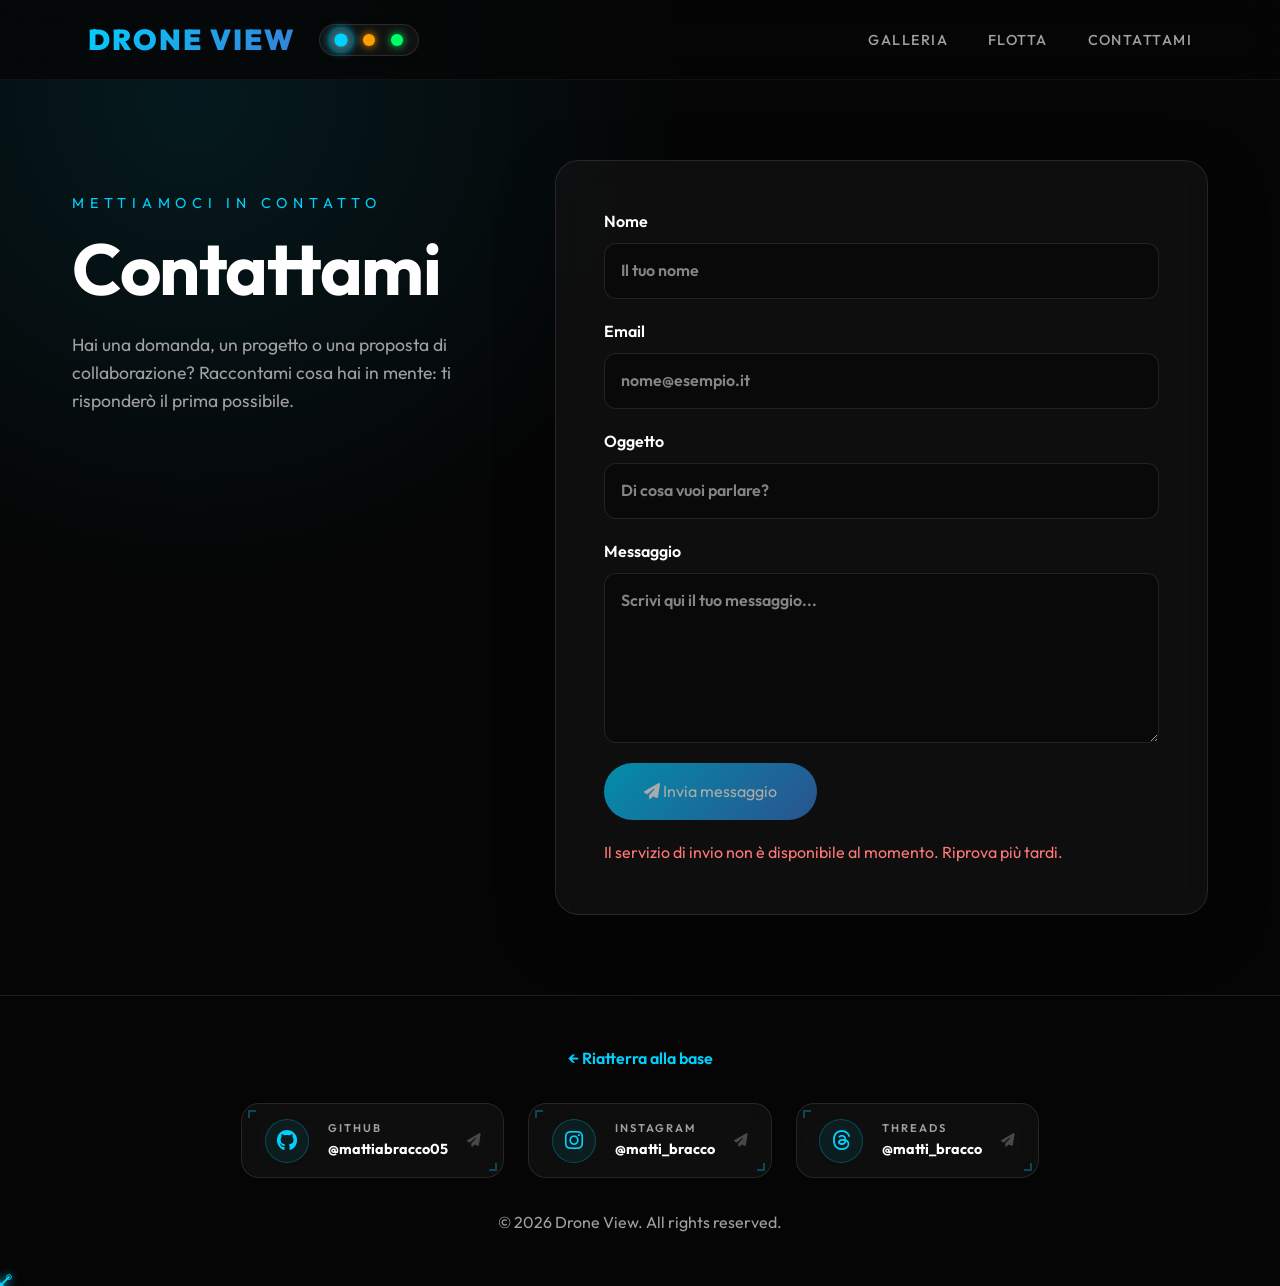
==== contatti.html @ 87254473 "Add contatti Add contatti" ====
<!DOCTYPE html>
<html lang="it">

<head>
    <meta charset="UTF-8">
    <meta name="viewport" content="width=device-width, initial-scale=1.0">
    <title>Drone View | Contattami</title>
    <meta name="description" content="Contatta Drone View per informazioni, collaborazioni o richieste di servizi fotografici e video aerei.">
    <meta name="theme-color" content="#050505">
    <meta property="og:title" content="Drone View | Contattami">
    <meta property="og:description" content="Scrivimi per informazioni, collaborazioni o richieste di servizi fotografici e video aerei.">
    <meta property="og:type" content="website">
    <meta property="og:url" content="https://www.droneview.it/contatti.html">
    <link rel="canonical" href="https://www.droneview.it/contatti.html">
    <link rel="preconnect" href="https://fonts.googleapis.com">
    <link rel="preconnect" href="https://fonts.gstatic.com" crossorigin>
    <link href="https://fonts.googleapis.com/css2?family=Outfit:wght@300;400;600;800&display=swap" rel="stylesheet">
    <link rel="stylesheet" href="https://cdnjs.cloudflare.com/ajax/libs/font-awesome/6.5.1/css/all.min.css">
    <link rel="stylesheet" href="css/style.css">
</head>

<body>
    <nav>
        <div class="container">
            <div class="nav-container">
                <a href="index.html" class="logo">DRONE VIEW</a>
                <div class="hud-theme-switcher" aria-label="Seleziona tema">
                    <button class="theme-btn active" data-set-theme="cyan" title="Ciano Neon" aria-label="Tema ciano">
                        <span class="theme-dot cyan"></span>
                    </button>
                    <button class="theme-btn" data-set-theme="amber" title="Ambra Tattico" aria-label="Tema ambra">
                        <span class="theme-dot amber"></span>
                    </button>
                    <button class="theme-btn" data-set-theme="green" title="Visione Notturna" aria-label="Tema verde">
                        <span class="theme-dot green"></span>
                    </button>
                </div>
                <button class="nav-toggle" aria-label="Apri menu">
                    <i class="fas fa-bars"></i>
                </button>
                <ul class="nav-links">
                    <li><a href="index.html#gallery">Galleria</a></li>
                    <li><a href="pages/flotta.html">Flotta</a></li>
                    <li><a href="contatti.html" aria-current="page">Contattami</a></li>
                </ul>
            </div>
        </div>
    </nav>

    <main class="contact-page">
        <div class="container contact-layout">
            <header class="contact-intro">
                <span class="hero-tagline">Mettiamoci in contatto</span>
                <h1>Contattami</h1>
                <p>Hai una domanda, un progetto o una proposta di collaborazione? Raccontami cosa hai in mente: ti risponderò il prima possibile.</p>
            </header>

            <section class="contact-card" aria-label="Modulo di contatto">
                <form class="contact-form" id="contact-form">
                    <label for="contact-name">
                        Nome
                        <input id="contact-name" name="name" type="text" autocomplete="name" placeholder="Il tuo nome" required>
                    </label>
                    <label for="contact-email">
                        Email
                        <input id="contact-email" name="email" type="email" autocomplete="email" placeholder="nome@esempio.it" required>
                    </label>
                    <label for="contact-title">
                        Oggetto
                        <input id="contact-title" name="title" type="text" placeholder="Di cosa vuoi parlare?" required>
                    </label>
                    <label for="contact-message">
                        Messaggio
                        <textarea id="contact-message" name="message" placeholder="Scrivi qui il tuo messaggio..." required></textarea>
                    </label>
                    <button class="btn btn-primary" type="submit">
                        <i class="fas fa-paper-plane" aria-hidden="true"></i>
                        Invia messaggio
                    </button>
                    <p class="contact-form-status" id="contact-form-status" role="status" aria-live="polite"></p>
                </form>
            </section>
        </div>
    </main>

    <footer id="site-footer"></footer>

    <script src="https://cdn.jsdelivr.net/npm/@emailjs/browser@4/dist/email.min.js"></script>
    <script src="js/script.js"></script>
    <script>
        window.addEventListener('DOMContentLoaded', () => {
            const footer = document.getElementById('site-footer');
            if (footer) {
                fetch('footer.html')
                    .then(response => response.ok ? response.text() : Promise.reject(new Error('Footer non disponibile')))
                    .then(html => { footer.outerHTML = html; })
                    .catch(error => {
                        console.error('Impossibile caricare il footer:', error);
                        footer.innerHTML = '<div class="container"><p style="color: var(--text-secondary)">Contatti non disponibili.</p></div>';
                    });
            }

            const form = document.getElementById('contact-form');
            const status = document.getElementById('contact-form-status');
            const submitButton = form.querySelector('button[type="submit"]');
            if (typeof emailjs === 'undefined') {
                status.textContent = 'Il servizio di invio non è disponibile al momento. Riprova più tardi.';
                status.dataset.state = 'error';
                submitButton.disabled = true;
                return;
            }

            emailjs.init({ publicKey: '1q1mAS2ScxcLgvmbl' });

            form.addEventListener('submit', async (event) => {
                event.preventDefault();
                submitButton.disabled = true;
                submitButton.setAttribute('aria-busy', 'true');
                status.textContent = 'Invio del messaggio in corso...';
                status.dataset.state = 'sending';

                try {
                    await emailjs.sendForm('service_87rsjmn', 'template_p236nwh', form);
                    form.reset();
                    status.textContent = 'Messaggio inviato correttamente. Grazie per avermi scritto!';
                    status.dataset.state = 'success';
                } catch (error) {
                    console.error('Invio del messaggio non riuscito:', error);
                    status.textContent = 'Non è stato possibile inviare il messaggio. Riprova tra poco.';
                    status.dataset.state = 'error';
                } finally {
                    submitButton.disabled = false;
                    submitButton.removeAttribute('aria-busy');
                }
            });
        });
    </script>
</body>

</html>
---- css/style.css ----
:root {
    --bg-color: #050505;
    --card-bg: rgba(20, 20, 20, 0.6);
    --accent-color: #00d2ff;
    --accent-gradient: linear-gradient(135deg, #00d2ff 0%, #3a7bd5 100%);
    --text-primary: #ffffff;
    --text-secondary: #a0a0a0;
    --nav-height: 80px;
    --transition: all 0.5s cubic-bezier(0.16, 1, 0.3, 1);
    --glass: rgba(255, 255, 255, 0.03);
    --glass-border: rgba(255, 255, 255, 0.1);
}

/* Shared mission page hero */
.mission-hero {
    height: 80vh;
    display: flex;
    align-items: center;
    justify-content: center;
    text-align: center;
    margin-top: var(--nav-height);
    position: relative;
    overflow: hidden;
    background-attachment: fixed;
}

.mission-hero.zante-hero {
    background: linear-gradient(rgba(0, 0, 0, 0.4), rgba(0, 0, 0, 0.4)), url('../assets/images/Place/Zante.avif') center/cover no-repeat;
}

.mission-hero.vallepo-hero {
    background: linear-gradient(rgba(0, 0, 0, 0.4), rgba(0, 0, 0, 0.4)), url('../assets/images/Place/VallePo.jpg') center/cover no-repeat;
}

.mission-hero.radunopaesana-hero {
    background-image: linear-gradient(rgba(0, 0, 0, 0.4), rgba(0, 0, 0, 0.4)), url('../assets/images/Place/RadunoPaesana2026.avif');
    background-position: center;
    background-size: cover;
    background-repeat: no-repeat;
}

.paesana-gallery {
    display: grid;
    grid-template-columns: repeat(2, minmax(0, 1fr));
    gap: 1.5rem;
}

.paesana-gallery .video-card {
    grid-column: auto;
    aspect-ratio: 16 / 9;
}

.paesana-gallery .video-card.paesana-video-wide {
    grid-column: 1 / -1;
}

.paesana-gallery .gallery-item {
    grid-column: 1 / -1;
    aspect-ratio: 21 / 9;
    border-radius: 24px;
}

.gallery-item.paesana-home-card {
    background-image: linear-gradient(0deg, rgba(0, 0, 0, 0.82), rgba(0, 0, 0, 0.02) 72%), url('../assets/images/Place/RadunoPaesana2026.avif');
    background-position: center;
    background-size: cover;
    background-repeat: no-repeat;
}

.mission-content {
    position: relative;
    z-index: 10;
}

.mission-label {
    text-transform: uppercase;
    letter-spacing: 5px;
    color: var(--accent-color);
    font-weight: 700;
    display: block;
}

.mission-title {
    font-size: clamp(3rem, 10vw, 6rem);
    line-height: 1;
}

.mission-subtitle {
    font-size: 1.5rem;
    opacity: 0.8;
    margin-top: 1rem;
}

[data-theme="amber"] {
    --accent-color: #ff9f00;
    --accent-gradient: linear-gradient(135deg, #ff9f00 0%, #ff5500 100%);
}

[data-theme="green"] {
    --accent-color: #00ff66;
    --accent-gradient: linear-gradient(135deg, #00ff66 0%, #00a844 100%);
}

/* Propeller Transition Overlay */
.transition-overlay {
    position: fixed;
    top: 0;
    left: 0;
    width: 100%;
    height: 100%;
    background: var(--bg-color);
    z-index: 10000;
    display: flex;
    align-items: center;
    justify-content: center;
    pointer-events: none;
    opacity: 0;
    transition: opacity 0.5s ease;
}

.transition-overlay.active {
    opacity: 1;
    pointer-events: all;
}

.propeller-container {
    display: grid;
    grid-template-columns: repeat(2, 1fr);
    gap: 100px;
}

.propeller {
    width: 60px;
    height: 10px;
    background: var(--accent-color);
    border-radius: 10px;
    position: relative;
    animation: spin 0.2s linear infinite;
    box-shadow: 0 0 20px var(--accent-color);
}

@keyframes spin {
    from { transform: rotate(0deg); }
    to { transform: rotate(360deg); }
}

@keyframes takeOff {
    0% { transform: scale(1); filter: blur(0); }
    100% { transform: scale(1.5); filter: blur(10px); }
}

.splash {
    position: absolute;
    border-radius: 50%;
    background: rgba(255, 255, 255, 0.6);
    transform: scale(0);
    animation: splash-anim 0.6s cubic-bezier(0.16, 1, 0.3, 1);
    pointer-events: none;
    z-index: 10;
}

@keyframes splash-anim {
    to {
        transform: scale(4);
        opacity: 0;
    }
}

body::before {
    content: "";
    position: fixed;
    top: 0;
    left: 0;
    width: 100%;
    height: 100%;
    background: url('https://grainy-gradients.vercel.app/noise.svg');
    opacity: 0.05;
    pointer-events: none;
    z-index: 9999;
}

* {
    margin: 0;
    padding: 0;
    box-sizing: border-box;
}

body {
    background-color: var(--bg-color);
    color: var(--text-primary);
    font-family: 'Outfit', sans-serif;
    line-height: 1.6;
    overflow-x: hidden;
    cursor: none; /* Nasconde il cursore di sistema */
}

/* Custom Drone Cursor */
.custom-cursor {
    width: 30px;
    height: 30px;
    position: fixed;
    pointer-events: none;
    z-index: 10001;
    transform: translate(-50%, -50%);
    transition: width 0.3s, height 0.3s, transform 0.1s ease-out;
    display: flex;
    align-items: center;
    justify-content: center;
}

.custom-cursor svg {
    width: 100%;
    height: 100%;
    filter: drop-shadow(0 0 5px var(--accent-color));
}

.custom-cursor.hover {
    width: 45px;
    height: 45px;
}

.custom-cursor.hover svg {
    animation: drone-cursor-spin 1.2s linear infinite;
}

@keyframes drone-cursor-spin {
    from { transform: rotate(0deg); }
    to { transform: rotate(360deg); }
}

/* Hide custom cursor on mobile */
@media (max-width: 1024px) {
    body {
        cursor: auto;
    }
    .custom-cursor {
        display: none;
    }
}

/* Typography */
h1, h2, h3 {
    font-weight: 700;
    letter-spacing: -0.02em;
}

/* Layout */
.container {
    max-width: 1200px;
    margin: 0 auto;
    padding: 0 2rem;
}

/* Navigation */
nav {
    height: var(--nav-height);
    display: flex;
    align-items: center;
    justify-content: space-between;
    position: fixed;
    top: 0;
    width: 100%;
    z-index: 1000;
    backdrop-filter: blur(20px);
    background: rgba(5, 5, 5, 0.8);
    border-bottom: 1px solid rgba(255, 255, 255, 0.05);
    transition: var(--transition);
}

nav .container {
    width: 100%;
}

.nav-toggle {
    display: none;
    background: none;
    border: none;
    color: white;
    font-size: 1.5rem;
    cursor: pointer;
    z-index: 1100;
    padding: 0.5rem; /* Aumenta l'area di clic */
    transition: var(--transition);
}

.nav-container {
    display: flex;
    justify-content: space-between;
    align-items: center;
    width: 100%;
    padding: 0 1rem;
}

/* HUD Theme Switcher UI Component */
.hud-theme-switcher {
    display: flex;
    align-items: center;
    gap: 6px;
    background: rgba(255, 255, 255, 0.05);
    border: 1px solid var(--glass-border);
    padding: 4px 10px;
    border-radius: 50px;
    backdrop-filter: blur(10px);
    margin-left: 1.5rem;
    margin-right: auto;
}

.theme-btn {
    background: none;
    border: none;
    cursor: pointer;
    padding: 5px;
    border-radius: 50%;
    display: flex;
    align-items: center;
    justify-content: center;
    transition: all 0.3s ease;
}

.theme-btn:hover {
    transform: scale(1.2);
}

.theme-dot {
    width: 12px;
    height: 12px;
    border-radius: 50%;
    transition: all 0.3s ease;
}

.theme-dot.cyan {
    background: #00d2ff;
    box-shadow: 0 0 8px #00d2ff;
}

.theme-dot.amber {
    background: #ff9f00;
    box-shadow: 0 0 8px #ff9f00;
}

.theme-dot.green {
    background: #00ff66;
    box-shadow: 0 0 8px #00ff66;
}

.theme-btn.active {
    background: rgba(255, 255, 255, 0.18);
    box-shadow: 0 0 10px var(--accent-color);
}

.theme-btn.active .theme-dot {
    transform: scale(1.1);
}

@media (max-width: 768px) {
    .hud-theme-switcher {
        margin-left: auto;
        margin-right: 0.8rem;
    }
}

.logo {
    font-size: 1.8rem;
    font-weight: 900;
    background: var(--accent-gradient);
    -webkit-background-clip: text;
    -webkit-text-fill-color: transparent;
    letter-spacing: 2px;
}

.nav-links {
    display: flex;
    gap: 2.5rem;
    list-style: none;
}

.nav-links a {
    text-decoration: none;
    color: var(--text-secondary);
    font-weight: 500;
    transition: var(--transition);
    font-size: 0.9rem;
    text-transform: uppercase;
    letter-spacing: 0.1em;
}

.nav-links a:hover {
    color: var(--text-primary);
}

/* Hero Section */
.hero {
    height: 100vh;
    display: flex;
    align-items: center;
    justify-content: center;
    position: relative;
    overflow: hidden;
    background: url('../assets/images/Background.avif') center/cover no-repeat;
}

.hero-particles {
    position: absolute;
    inset: 0;
    width: 100%;
    height: 100%;
    display: block;
    pointer-events: none;
    z-index: 1;
    opacity: 0.8;
    mix-blend-mode: screen;
}

.hero::before {
    content: '';
    position: absolute;
    top: 0;
    left: 0;
    width: 100%;
    height: 100%;
    background: linear-gradient(0deg, var(--bg-color) 0%, rgba(5,5,5,0.2) 50%, rgba(5,5,5,0.7) 100%);
    z-index: 2;
}

.hero-content {
    text-align: center;
    z-index: 3;
    max-width: 800px;
}

.hero-tagline {
    font-size: 0.9rem;
    text-transform: uppercase;
    letter-spacing: 0.4em;
    color: var(--accent-color);
    margin-bottom: 1rem;
    display: block;
    animation: fadeInUp 1s ease-out;
}

.hero h1 {
    font-size: clamp(3rem, 8vw, 5rem);
    line-height: 1.1;
    margin-bottom: 1.5rem;
    animation: fadeInUp 1.2s ease-out;
}

.hero p {
    font-size: 1.2rem;
    color: var(--text-secondary);
    margin-bottom: 2rem;
    animation: fadeInUp 1.4s ease-out;
}

/* Gallery Section */
.section {
    padding: 100px 0;
}

.section-header {
    margin-bottom: 4rem;
    text-align: center;
}

.section-title {
    font-size: 2.5rem;
    margin-bottom: 1rem;
}

.grid {
    display: grid;
    grid-template-columns: repeat(2, 1fr);
    gap: 3rem;
}

.gallery-item {
    position: relative;
    border-radius: 24px;
    overflow: hidden;
    aspect-ratio: 16/9;
    background: var(--card-bg);
    cursor: pointer;
    transition: transform 0.1s ease-out, border-color 0.3s ease;
    border: 1px solid var(--glass-border);
    backdrop-filter: blur(10px);
    display: block;
    text-decoration: none;
    color: inherit;
    transform-style: preserve-3d;
    perspective: 1000px;
}

.gallery-item:hover {
    transform: translateY(-10px) scale(1.02);
    box-shadow: 0 20px 40px rgba(0,0,0,0.4);
    border-color: var(--accent-color);
}

.gallery-item img {
    width: 100%;
    height: 100%;
    object-fit: cover;
    transition: var(--transition);
}

.gallery-item:hover img {
    transform: scale(1.05);
}

.gallery-overlay {
    position: absolute;
    bottom: 0;
    left: 0;
    width: 100%;
    padding: 2.5rem 2rem 1.5rem;
    background: linear-gradient(to top, rgba(0,0,0,0.9) 0%, rgba(0,0,0,0.4) 60%, transparent 100%);
    opacity: 1;
    transition: var(--transition);
    transform: translateZ(30px);
}

.gallery-overlay h3 {
    font-size: 2rem;
    margin-bottom: 0.5rem;
    transform: translateY(0);
    transition: var(--transition);
}

.gallery-overlay p {
    font-size: 1.1rem;
    color: var(--accent-color);
    opacity: 0.9;
}

.gallery-item:hover .gallery-overlay {
    background: linear-gradient(to top, rgba(0, 210, 255, 0.4) 0%, rgba(0,0,0,0.6) 100%);
}

.gallery-item:hover .gallery-overlay h3 {
    transform: translateY(-5px);
}

/* Drone Specs Section */
.specs {
    background: var(--card-bg);
    border-radius: 40px;
    padding: 5rem;
    display: flex;
    align-items: center;
    gap: 4rem;
    margin-top: 4rem;
    border: 1px solid var(--glass-border);
    backdrop-filter: blur(20px);
    position: relative;
    overflow: hidden;
}

.specs::before {
    content: '';
    position: absolute;
    top: -50%;
    left: -50%;
    width: 200%;
    height: 200%;
    background: radial-gradient(circle, rgba(0, 210, 255, 0.05) 0%, transparent 70%);
    pointer-events: none;
}

.specs-content {
    flex: 1;
}

.specs-grid {
    display: grid;
    grid-template-columns: repeat(2, 1fr);
    gap: 2rem;
    margin-top: 2rem;
}

.spec-item h4 {
    color: var(--accent-color);
    font-size: 0.8rem;
    text-transform: uppercase;
    margin-bottom: 0.5rem;
}

.spec-item p {
    font-size: 1.2rem;
    font-weight: 600;
}

/* Feature Highlight (used in index.html) */
.feature-highlight {
    background: var(--card-bg);
    padding: 4rem;
    border-radius: 40px;
    border: 1px solid var(--glass-border);
    backdrop-filter: blur(20px);
    display: flex;
    align-items: center;
    gap: 4rem;
}

.feature-highlight-content {
    flex: 1;
}

.feature-highlight-image {
    flex: 1;
    border-radius: 30px;
    overflow: hidden;
    height: 300px;
    box-shadow: 0 20px 40px rgba(0,0,0,0.4);
}

.feature-highlight-image img {
    width: 100%;
    height: 100%;
    object-fit: cover;
}

/* Animations */
@keyframes fadeInUp {
    from {
        opacity: 0;
        transform: translateY(30px);
    }
    to {
        opacity: 1;
        transform: translateY(0);
    }
}

/* Scroll Reveal */
.reveal {
    opacity: 0;
    transition: all 1s cubic-bezier(0.16, 1, 0.3, 1);
    pointer-events: none;
}

.reveal.active {
    opacity: 1;
    transform: translate(0, 0) !important;
    pointer-events: all;
}

.reveal-up { transform: translateY(50px); }
.reveal-left { transform: translateX(-50px); }
.reveal-right { transform: translateX(50px); }

.reveal-delay-1 { transition-delay: 0.1s; }
.reveal-delay-2 { transition-delay: 0.2s; }
.reveal-delay-3 { transition-delay: 0.3s; }
.reveal-delay-4 { transition-delay: 0.4s; }

/* Responsive */
@media (max-width: 768px) {
    .nav-toggle {
        display: block;
    }

    .nav-links {
        position: fixed;
        top: 0;
        right: -100%;
        width: 80%;
        height: 100vh;
        background: rgba(5, 5, 5, 0.98);
        backdrop-filter: blur(20px);
        flex-direction: column;
        justify-content: center;
        align-items: center;
        gap: 3rem;
        transition: 0.5s cubic-bezier(0.16, 1, 0.3, 1);
        z-index: 1000;
        border-left: 1px solid var(--glass-border);
    }

    .nav-links.active {
        right: 0;
    }

    .nav-links a {
        font-size: 1.5rem;
    }

    .nav-container {
        padding: 0;
    }

    .logo {
        font-size: 1.5rem;
    }

    .media-grid {
        grid-template-columns: 1fr !important;
    }

    .video-card {
        grid-column: span 1 !important;
    }

    .specs {
        flex-direction: column;
        padding: 3rem 1.5rem;
        gap: 2rem;
    }

    .specs-grid {
        grid-template-columns: 1fr;
    }

    .section {
        padding: 60px 0;
    }

    .hero h1 {
        font-size: 3.5rem;
    }
}

@media (max-width: 900px) {
    .grid {
        grid-template-columns: 1fr;
    }
}

@media (max-width: 480px) {
    .container {
        padding: 0 1.5rem;
    }
    
    .hero h1 {
        font-size: 2.8rem;
    }

    .grid {
        grid-template-columns: 1fr;
    }
}

/* Video Break Section */
.video-break {
    height: 60vh;
    width: 100%;
    position: relative;
    overflow: hidden;
    display: flex;
    align-items: center;
    justify-content: center;
}

#bg-video {
    position: absolute;
    top: 50%;
    left: 50%;
    width: 100%;
    height: 100%;
    object-fit: cover;
    transform: translate(-50%, -50%);
    z-index: 1;
    filter: brightness(0.6);
}

.video-overlay {
    position: relative;
    z-index: 2;
    text-align: center;
}

.video-overlay h2 {
    font-size: clamp(2rem, 8vw, 4rem);
    font-weight: 800;
    letter-spacing: 5px;
    margin-bottom: 1rem;
    background: var(--accent-gradient);
    -webkit-background-clip: text;
    -webkit-text-fill-color: transparent;
}

/* Lightbox Styles */
.lightbox {
    position: fixed;
    top: 0;
    left: 0;
    width: 100%;
    height: 100%;
    background: rgba(0, 0, 0, 0.95);
    z-index: 11000;
    display: none;
    align-items: center;
    justify-content: center;
    backdrop-filter: blur(10px);
    cursor: zoom-out;
}

.lightbox.active {
    display: flex;
    animation: fadeIn 0.4s cubic-bezier(0.16, 1, 0.3, 1);
}

.lightbox.closing {
    pointer-events: none;
    animation: lightboxFadeOut 180ms ease-in forwards;
}

.lightbox-content {
    position: relative;
    max-width: 90vw;
    max-height: 85vh;
    transform: scale(0.9);
    transition: transform 0.5s cubic-bezier(0.16, 1, 0.3, 1);
    cursor: default;
    display: flex;
    align-items: center;
    justify-content: center;
}

.lightbox.active .lightbox-content {
    transform: scale(1);
}

.lightbox.closing .lightbox-content {
    animation: lightboxContentExit 180ms cubic-bezier(0.4, 0, 1, 1) forwards;
}

.lightbox-img {
    max-width: 100%;
    max-height: 100%;
    width: auto;
    height: auto;
    object-fit: contain;
    border-radius: 12px;
    box-shadow: 0 0 50px rgba(0, 210, 255, 0.2);
    border: 1px solid var(--glass-border);
}

.lightbox-close {
    position: fixed;
    top: 30px;
    right: 30px;
    color: white;
    font-size: 3rem;
    line-height: 1;
    cursor: pointer;
    background: none;
    border: none;
    padding: 10px;
    transition: var(--transition);
    z-index: 11001;
}

.lightbox-close:hover {
    color: var(--accent-color);
    transform: rotate(90deg) scale(1.2);
}

@keyframes lightboxFadeOut {
    to { opacity: 0; }
}

/* Contact page */
.contact-page {
    min-height: 100vh;
    padding: calc(var(--nav-height) + 5rem) 0 5rem;
    background: radial-gradient(circle at 15% 10%, rgba(0, 210, 255, 0.1), transparent 35%);
}

.contact-layout {
    display: grid;
    grid-template-columns: minmax(0, 0.8fr) minmax(0, 1.2fr);
    gap: 3rem;
    align-items: start;
}

.contact-intro {
    padding: 2rem 0;
}

.contact-intro .hero-tagline {
    margin-bottom: 1rem;
}

.contact-intro h1 {
    font-size: clamp(2.8rem, 6vw, 4.5rem);
    line-height: 1.05;
    margin-bottom: 1.5rem;
}

.contact-intro p {
    color: var(--text-secondary);
    font-size: 1.1rem;
    max-width: 32rem;
}

.contact-card {
    padding: clamp(1.5rem, 4vw, 3rem);
    border: 1px solid var(--glass-border);
    border-radius: 24px;
    background: var(--card-bg);
    backdrop-filter: blur(16px);
    box-shadow: 0 20px 60px rgba(0, 0, 0, 0.25);
}

.contact-form {
    display: grid;
    gap: 1.25rem;
}

.contact-form label {
    display: grid;
    gap: 0.5rem;
    color: var(--text-primary);
    font-weight: 600;
}

.contact-form input,
.contact-form textarea {
    width: 100%;
    padding: 0.9rem 1rem;
    border: 1px solid var(--glass-border);
    border-radius: 12px;
    outline: none;
    background: rgba(0, 0, 0, 0.3);
    color: var(--text-primary);
    font: inherit;
    transition: border-color 0.2s ease, box-shadow 0.2s ease;
}

.contact-form textarea {
    min-height: 170px;
    resize: vertical;
}

.contact-form input:focus,
.contact-form textarea:focus {
    border-color: var(--accent-color);
    box-shadow: 0 0 0 3px color-mix(in srgb, var(--accent-color) 20%, transparent);
}

.contact-form input::placeholder,
.contact-form textarea::placeholder {
    color: #858585;
}

.contact-form .btn {
    justify-self: start;
    border: 0;
    cursor: pointer;
    font: inherit;
}

.contact-form .btn:disabled {
    cursor: wait;
    opacity: 0.65;
}

.contact-form-status {
    min-height: 1.6em;
    color: var(--text-secondary);
}

.contact-form-status[data-state="success"] {
    color: var(--accent-color);
}

.contact-form-status[data-state="error"] {
    color: #ff7777;
}

@media (max-width: 768px) {
    .contact-page {
        padding-top: calc(var(--nav-height) + 3rem);
    }

    .contact-layout {
        grid-template-columns: 1fr;
        gap: 1.5rem;
    }

    .contact-intro {
        padding: 0;
        text-align: center;
    }

    .contact-intro p {
        margin: 0 auto;
    }

    .contact-form .btn {
        width: 100%;
    }
}

@keyframes lightboxContentExit {
    to {
        opacity: 0;
        transform: perspective(1000px) rotateX(2deg) translate3d(0, 8px, -20px) scale(0.97);
    }
}

@keyframes fadeIn {
    from { opacity: 0; }
    to { opacity: 1; }
}

@media (max-width: 768px) {
    .lightbox-close {
        top: 20px;
        right: 20px;
        font-size: 2.5rem;
    }
}

/* Aeronautical Drone-Themed Social Cards */
.social-icons {
    display: flex;
    justify-content: center;
    gap: 1.5rem;
    margin-top: 3.5rem;
    flex-wrap: wrap;
}

.social-card {
    position: relative;
    display: flex;
    align-items: center;
    gap: 1.2rem;
    padding: 0.9rem 1.4rem;
    background: rgba(20, 20, 20, 0.6);
    border: 1px solid var(--glass-border);
    border-radius: 18px;
    backdrop-filter: blur(15px);
    text-decoration: none;
    color: var(--text-primary);
    transition: all 0.4s cubic-bezier(0.16, 1, 0.3, 1);
    min-width: 230px;
    overflow: hidden;
    cursor: pointer;
}

.social-hud-corner {
    position: absolute;
    width: 8px;
    height: 8px;
    border: 2px solid var(--accent-color);
    opacity: 0.3;
    transition: all 0.4s ease;
    pointer-events: none;
}

.social-hud-corner.top-left {
    top: 6px;
    left: 6px;
    border-right: none;
    border-bottom: none;
}

.social-hud-corner.bottom-right {
    bottom: 6px;
    right: 6px;
    border-left: none;
    border-top: none;
}

.social-icon-box {
    position: relative;
    width: 44px;
    height: 44px;
    border-radius: 50%;
    background: rgba(0, 210, 255, 0.08);
    border: 1px solid rgba(0, 210, 255, 0.25);
    display: flex;
    align-items: center;
    justify-content: center;
    font-size: 1.3rem;
    color: var(--accent-color);
    transition: all 0.4s ease;
    flex-shrink: 0;
}

.radar-ring {
    position: absolute;
    inset: -4px;
    border-radius: 50%;
    border: 1px dashed var(--accent-color);
    opacity: 0;
    transition: all 0.4s ease;
}

.social-info {
    display: flex;
    flex-direction: column;
    text-align: left;
}

.social-label {
    font-size: 0.7rem;
    text-transform: uppercase;
    letter-spacing: 2px;
    color: var(--text-secondary);
    font-weight: 600;
}

.social-username {
    font-size: 0.9rem;
    font-weight: 700;
    color: var(--text-primary);
    transition: color 0.3s ease;
}

.flight-badge {
    margin-left: auto;
    font-size: 0.85rem;
    color: var(--text-secondary);
    opacity: 0.4;
    transition: all 0.4s cubic-bezier(0.16, 1, 0.3, 1);
    transform: rotate(0deg);
}

/* Hover Effects */
.social-card:hover {
    transform: translateY(-8px);
    border-color: var(--accent-color);
    background: rgba(255, 255, 255, 0.07);
    box-shadow: 0 12px 30px rgba(0, 210, 255, 0.25), inset 0 0 15px rgba(0, 210, 255, 0.05);
}

.social-card:hover .social-hud-corner {
    opacity: 1;
    width: 12px;
    height: 12px;
}

.social-card:hover .social-icon-box {
    background: var(--accent-gradient);
    color: #ffffff;
    border-color: var(--accent-color);
    box-shadow: 0 0 15px rgba(0, 210, 255, 0.6);
    transform: scale(1.08);
}

.social-card:hover .radar-ring {
    opacity: 0.8;
    inset: -6px;
    animation: spinRadar 6s linear infinite;
}

.social-card:hover .social-username {
    color: var(--accent-color);
}

.social-card:hover .flight-badge {
    opacity: 1;
    color: var(--accent-color);
    transform: translateX(4px) translateY(-4px) rotate(-20deg);
    filter: drop-shadow(0 0 8px var(--accent-color));
}

@keyframes spinRadar {
    from { transform: rotate(0deg); }
    to { transform: rotate(360deg); }
}

@media (max-width: 600px) {
    .social-card {
        width: 100%;
        max-width: 320px;
    }
}

/* Flight Stats Table */
.stats-container {
    margin-top: 3rem;
    background: var(--card-bg);
    border-radius: 24px;
    padding: 2rem;
    border: 1px solid var(--glass-border);
    backdrop-filter: blur(10px);
}

.stat-value {
    color: var(--accent-color);
    font-weight: 700;
    letter-spacing: 0.04em;
    text-shadow: 0 0 18px rgba(0, 210, 255, 0.35);
}

.stats-table {
    width: 100%;
    border-collapse: collapse;
    margin-top: 1rem;
}

.stats-table th, .stats-table td {
    padding: 1.2rem;
    text-align: left;
    border-bottom: 1px solid var(--glass-border);
}

.stats-table th {
    color: var(--accent-color);
    font-size: 0.8rem;
    text-transform: uppercase;
    letter-spacing: 1px;
}

.stats-table tr:last-child td {
    border-bottom: none;
}

.stats-table i {
    margin-right: 10px;
    width: 20px;
    text-align: center;
}

@media (max-width: 600px) {
    .stats-table th, .stats-table td {
        padding: 0.8rem;
        font-size: 0.9rem;
    }
}

@media (max-width: 992px) {
    .feature-highlight {
        flex-direction: column;
        padding: 2.5rem 1.5rem;
        gap: 2rem;
        text-align: center;
    }

    .feature-highlight-content {
        order: 2;
    }

    .feature-highlight-image {
        order: 1;
        width: 100%;
        height: 250px;
    }
}

/* Interactive Tactical Flight Radar Map Component */
.map-radar-wrapper {
    position: relative;
    width: 100%;
    border-radius: 30px;
    overflow: hidden;
    margin-top: 3rem;
    border: 1px solid var(--glass-border);
    box-shadow: 0 20px 50px rgba(0, 0, 0, 0.5);
}

.map-radar-wrapper .map-container {
    margin-top: 0;
    border: none;
    border-radius: 0;
    height: 520px;
}

.hud-radar-overlay {
    position: absolute;
    top: 0;
    left: 0;
    width: 100%;
    height: 100%;
    z-index: 10;
    pointer-events: auto;
    background: radial-gradient(circle at center, transparent 30%, rgba(5, 5, 5, 0.4) 100%);
    border: 1px solid rgba(0, 210, 255, 0.2);
}

.hud-radar-overlay.has-active-popup {
    pointer-events: auto;
}

.radar-sweep {
    position: absolute;
    top: 50%;
    left: 50%;
    width: 1000px;
    height: 1000px;
    margin-top: -500px;
    margin-left: -500px;
    border-radius: 50%;
    background: conic-gradient(from 0deg, rgba(0, 210, 255, 0.15) 0deg, transparent 60deg, transparent 360deg);
    animation: radarSweep 10s linear infinite;
    pointer-events: none;
}

@keyframes radarSweep {
    from { transform: rotate(0deg); }
    to { transform: rotate(360deg); }
}

.radar-tag {
    position: absolute;
    font-size: 0.75rem;
    font-weight: 700;
    letter-spacing: 2px;
    color: var(--accent-color);
    background: rgba(5, 5, 5, 0.7);
    padding: 6px 14px;
    border-radius: 50px;
    border: 1px solid rgba(0, 210, 255, 0.3);
    backdrop-filter: blur(10px);
    z-index: 12;
}

.radar-tag.top-left { top: 20px; left: 20px; }
.radar-tag.top-right { top: 20px; right: 20px; }

/* Radar Waypoint Markers */
.radar-waypoint {
    position: absolute;
    pointer-events: auto;
    cursor: pointer;
    z-index: 15;
    display: flex;
    flex-direction: column;
    align-items: center;
    transform: translate(-50%, -50%);
    transition: transform 0.3s ease;
}

.radar-waypoint:hover {
    transform: translate(-50%, -50%) scale(1.15);
}

.waypoint-pin {
    position: relative;
    width: 42px;
    height: 42px;
    border-radius: 50%;
    background: rgba(5, 5, 5, 0.85);
    border: 2px solid var(--accent-color);
    color: var(--accent-color);
    display: flex;
    align-items: center;
    justify-content: center;
    font-size: 1.1rem;
    box-shadow: 0 0 20px rgba(0, 210, 255, 0.5);
    transition: all 0.3s ease;
}

.radar-waypoint:hover .waypoint-pin {
    background: var(--accent-gradient);
    color: #ffffff;
    box-shadow: 0 0 30px var(--accent-color);
}

.waypoint-pin .ping {
    position: absolute;
    inset: -8px;
    border-radius: 50%;
    border: 2px solid var(--accent-color);
    animation: pinPing 2s cubic-bezier(0, 0.2, 0.8, 1) infinite;
    pointer-events: none;
}

@keyframes pinPing {
    0% { transform: scale(0.8); opacity: 0.8; }
    100% { transform: scale(1.8); opacity: 0; }
}

.waypoint-label {
    margin-top: 6px;
    font-size: 0.75rem;
    font-weight: 700;
    color: #ffffff;
    background: rgba(5, 5, 5, 0.8);
    padding: 3px 10px;
    border-radius: 12px;
    border: 1px solid var(--glass-border);
    white-space: nowrap;
    letter-spacing: 1px;
    text-transform: uppercase;
}

/* Floating Preview HUD Card Popup */
.hud-preview-popup {
    position: absolute;
    bottom: 25px;
    left: 50%;
    transform: translateX(-50%) translateY(30px);
    width: 320px;
    background: rgba(10, 10, 15, 0.95);
    border: 1px solid var(--accent-color);
    border-radius: 20px;
    padding: 1rem;
    backdrop-filter: blur(20px);
    z-index: 25;
    opacity: 0;
    pointer-events: none;
    transition: all 0.4s cubic-bezier(0.16, 1, 0.3, 1);
    box-shadow: 0 20px 40px rgba(0, 0, 0, 0.8), 0 0 30px rgba(0, 210, 255, 0.3);
}

.hud-preview-popup.active {
    opacity: 1;
    pointer-events: auto;
    transform: translateX(-50%) translateY(0);
}

.popup-header {
    display: flex;
    justify-content: space-between;
    align-items: center;
    margin-bottom: 0.6rem;
}

.popup-badge {
    font-size: 0.7rem;
    font-weight: 700;
    color: var(--accent-color);
    letter-spacing: 1.5px;
}

.popup-close {
    background: none;
    border: none;
    color: var(--text-secondary);
    font-size: 1.4rem;
    line-height: 1;
    cursor: pointer;
    transition: color 0.2s;
}

.popup-close:hover {
    color: #ffffff;
}

.popup-media {
    width: 100%;
    height: 160px;
    border-radius: 14px;
    overflow: hidden;
    background: #000;
    margin-bottom: 0.8rem;
    border: 1px solid var(--glass-border);
}

.popup-media img,
.popup-media video {
    width: 100%;
    height: 100%;
    object-fit: cover;
}

.popup-details h4 {
    font-size: 1.1rem;
    margin-bottom: 0.4rem;
    color: #ffffff;
}

.popup-stats {
    display: flex;
    justify-content: space-between;
    font-size: 0.8rem;
    color: var(--text-secondary);
}

.popup-stats strong {
    color: var(--accent-color);
}

@media (max-width: 768px) {
    .radar-tag.top-right { display: none; }
    .map-radar-wrapper .map-container { height: 420px; }
    .hud-preview-popup { width: 280px; bottom: 15px; }
    .paesana-gallery { grid-template-columns: 1fr; }
    .paesana-gallery .gallery-item { aspect-ratio: 16 / 9; }
}

/* ====== REUSABLE BUTTON STYLES ====== */
.btn {
    display: inline-block;
    text-decoration: none;
    border-radius: 50px;
    font-weight: 600;
    transition: var(--transition);
    cursor: pointer;
    font-family: inherit;
    text-align: center;
}

.btn-primary {
    padding: 1rem 2.5rem;
    background: var(--accent-gradient);
    color: white;
    border: none;
    font-size: 1rem;
}

.btn-primary:hover {
    transform: translateY(-3px);
    box-shadow: 0 10px 30px rgba(0, 210, 255, 0.3);
}

.btn-primary.btn-lg {
    padding: 1.2rem 3rem;
    font-weight: 700;
    box-shadow: 0 10px 30px rgba(0, 210, 255, 0.3);
}

/* ====== SHARED MISSION PAGE STYLES ====== */
.mission-hero {
    height: 80vh;
    display: flex;
    align-items: center;
    justify-content: center;
    text-align: center;
    margin-top: var(--nav-height);
    position: relative;
    overflow: hidden;
}

.mission-label {
    text-transform: uppercase;
    letter-spacing: 5px;
    color: var(--accent-color);
    font-weight: 700;
    display: block;
}

.mission-title {
    font-size: clamp(3rem, 10vw, 6rem);
    line-height: 1;
}

.mission-subtitle {
    font-size: 1.5rem;
    opacity: 0.8;
    margin-top: 1rem;
}

/* Drone HUD Overlay */
.hud-overlay {
    position: absolute;
    top: 0;
    left: 0;
    width: 100%;
    height: 100%;
    pointer-events: none;
    z-index: 5;
    border: 20px solid transparent;
    box-sizing: border-box;
}

.hud-corner {
    position: absolute;
    width: 40px;
    height: 40px;
    border: 2px solid var(--accent-color);
    opacity: 0.5;
}

.hud-corner.top-left { top: 40px; left: 40px; border-right: 0; border-bottom: 0; }
.hud-corner.top-right { top: 40px; right: 40px; border-left: 0; border-bottom: 0; }
.hud-corner.bottom-left { bottom: 40px; left: 40px; border-right: 0; border-top: 0; }
.hud-corner.bottom-right { bottom: 40px; right: 40px; border-left: 0; border-top: 0; }

.hud-center {
    position: absolute;
    top: 50%;
    left: 50%;
    transform: translate(-50%, -50%);
    width: 100px;
    height: 100px;
    border: 1px solid rgba(0, 210, 255, 0.3);
    border-radius: 50%;
}

.hud-center::after {
    content: '';
    position: absolute;
    top: 50%;
    left: -10px;
    width: 120px;
    height: 1px;
    background: rgba(0, 210, 255, 0.3);
}

/* Media Grid & Video Cards */
.media-grid {
    display: grid;
    grid-template-columns: repeat(2, 1fr);
    gap: 2rem;
}

.video-card {
    grid-column: span 2;
    border-radius: 30px;
    overflow: hidden;
    background: var(--card-bg);
    border: 1px solid var(--glass-border);
    position: relative;
}

.video-card video {
    width: 100%;
    height: 100%;
    display: block;
    object-fit: cover;
}

.video-player-hud {
    position: absolute;
    left: 1rem;
    right: 1rem;
    bottom: 1rem;
    display: flex;
    align-items: center;
    justify-content: space-between;
    gap: 1rem;
    z-index: 5;
    pointer-events: none;
}

.video-hud-player:not(.video-has-started) .video-controls {
    display: none;
}

.video-start {
    position: absolute;
    top: 50%;
    left: 50%;
    z-index: 6;
    width: 4.5rem;
    height: 4.5rem;
    transform: translate(-50%, -50%);
    display: inline-flex;
    align-items: center;
    justify-content: center;
    border: 1px solid var(--accent-color);
    border-radius: 50%;
    background: rgba(8, 12, 20, 0.76);
    color: var(--text-primary);
    font-size: 1.35rem;
    cursor: pointer;
    backdrop-filter: blur(10px);
    box-shadow: 0 0 24px rgba(0, 210, 255, 0.25);
    transition: transform 0.2s ease, background 0.2s ease, box-shadow 0.2s ease;
}

.video-start:hover {
    transform: translate(-50%, -50%) scale(1.08);
    background: rgba(0, 210, 255, 0.22);
    box-shadow: 0 0 32px rgba(0, 210, 255, 0.4);
}

.video-start:focus-visible {
    outline: 2px solid var(--text-primary);
    outline-offset: 4px;
}

.video-start[hidden] {
    display: none;
}

.video-start:disabled {
    cursor: not-allowed;
    opacity: 0.7;
}

.video-unavailable .video-start {
    font-size: 0.8rem;
}

.live-badge {
    display: inline-flex;
    align-items: center;
    gap: 0.5rem;
    background: rgba(10, 15, 20, 0.7);
    border: 1px solid rgba(255, 255, 255, 0.12);
    color: var(--text-primary);
    border-radius: 999px;
    padding: 0.45rem 0.9rem;
    font-size: 0.72rem;
    letter-spacing: 0.12em;
    text-transform: uppercase;
    box-shadow: 0 0 18px rgba(0, 210, 255, 0.15);
    pointer-events: auto;
}

.live-badge.muted {
    opacity: 0.7;
    box-shadow: none;
}

.live-dot {
    width: 0.55rem;
    height: 0.55rem;
    background: #ff3b3b;
    border-radius: 50%;
    box-shadow: 0 0 12px rgba(255, 59, 59, 0.9);
    animation: pulseDot 1.1s ease-in-out infinite;
}

@keyframes pulseDot {
    0%, 100% { transform: scale(1); opacity: 1; }
    50% { transform: scale(1.25); opacity: 0.7; }
}

.video-controls {
    display: flex;
    align-items: center;
    gap: 0.75rem;
    padding: 0.45rem 0.7rem;
    border-radius: 999px;
    background: rgba(8, 12, 20, 0.55);
    border: 1px solid rgba(255, 255, 255, 0.12);
    backdrop-filter: blur(10px);
    pointer-events: auto;
    box-shadow: 0 12px 22px rgba(0, 0, 0, 0.22);
}

.video-toggle,
.video-fullscreen {
    appearance: none;
    border: none;
    border-radius: 50%;
    width: 2.2rem;
    height: 2.2rem;
    display: inline-flex;
    align-items: center;
    justify-content: center;
    background: rgba(255, 255, 255, 0.08);
    color: var(--text-primary);
    cursor: pointer;
    transition: transform 0.2s ease, background 0.2s ease;
}

.video-toggle:hover,
.video-fullscreen:hover {
    transform: translateY(-1px) scale(1.04);
    background: rgba(0, 210, 255, 0.18);
}

.video-progress {
    position: relative;
    width: clamp(90px, 18vw, 160px);
    height: 0.42rem;
    border-radius: 999px;
    background: rgba(255, 255, 255, 0.12);
    overflow: hidden;
    cursor: pointer;
}

.video-progress-bar {
    position: absolute;
    inset: 0 auto 0 0;
    width: 0%;
    border-radius: inherit;
    background: linear-gradient(90deg, var(--accent-color) 0%, #99f7ff 100%);
    box-shadow: 0 0 12px rgba(0, 210, 255, 0.7);
}

.map-container {
    width: 100%;
    height: 450px;
    border-radius: 30px;
    overflow: hidden;
    border: 1px solid var(--glass-border);
    margin-top: 3rem;
    filter: invert(90%) hue-rotate(180deg) brightness(95%) contrast(90%);
}

/* ====== SCROLL PROGRESS INDICATOR ====== */
.scroll-progress {
    position: fixed;
    top: var(--nav-height);
    left: 0;
    width: 0%;
    height: 3px;
    background: var(--accent-gradient);
    z-index: 999;
    box-shadow: 0 0 10px var(--accent-color);
    pointer-events: none;
}

/* ====== ENHANCED LIGHTBOX WITH NAVIGATION ====== */
.lightbox-nav {
    position: fixed;
    top: 50%;
    transform: translateY(-50%);
    background: rgba(0, 0, 0, 0.6);
    border: 1px solid var(--glass-border);
    color: white;
    font-size: 2rem;
    padding: 1rem 1.2rem;
    cursor: pointer;
    z-index: 11002;
    transition: var(--transition);
    backdrop-filter: blur(10px);
    border-radius: 16px;
    line-height: 1;
}

.lightbox-nav:hover {
    background: rgba(0, 210, 255, 0.2);
    border-color: var(--accent-color);
    color: var(--accent-color);
}

.lightbox-nav.prev { left: 20px; }
.lightbox-nav.next { right: 20px; }

.lightbox-counter {
    position: fixed;
    bottom: 30px;
    left: 50%;
    transform: translateX(-50%);
    color: var(--text-secondary);
    font-size: 0.9rem;
    font-weight: 600;
    z-index: 11002;
    letter-spacing: 2px;
}

/* ====== GALLERY CATEGORY SYSTEM ====== */
.category-group { margin-bottom: 5rem; }
.category-header { margin-bottom: 2rem; display: flex; align-items: center; justify-content: space-between; }
.category-title { font-size: 1.5rem; color: var(--accent-color); text-transform: uppercase; letter-spacing: 2px; }
.category-main { margin-bottom: 2rem; }
.category-grid { display: grid; grid-template-columns: repeat(2, 1fr); gap: 2rem; }

.extra-content {
    display: none;
    grid-template-columns: repeat(2, 1fr);
    gap: 2rem;
    margin-top: 2rem;
}

.extra-content.active {
    display: grid;
    animation: fadeIn 0.5s ease forwards;
}

.expand-btn {
    background: rgba(255, 255, 255, 0.05);
    border: 1px solid var(--glass-border);
    color: var(--text-primary);
    padding: 0.8rem 2rem;
    border-radius: 50px;
    cursor: pointer;
    font-family: inherit;
    font-weight: 600;
    transition: var(--transition);
    display: block;
    margin: 2rem auto 0;
}

.expand-btn:hover {
    border-color: var(--accent-color);
    background: rgba(255, 255, 255, 0.1);
}

/* ====== RESPONSIVE ADDITIONS ====== */
@media (max-width: 768px) {
    .mission-hero { height: 60vh; }
    .mission-title { font-size: clamp(2.5rem, 8vw, 4rem); }
    .gallery-overlay {
        padding: 1rem 1.5rem !important;
        background: linear-gradient(to top, rgba(0,0,0,0.7) 0%, transparent 100%) !important;
    }
    .gallery-overlay h3 { font-size: 1.2rem !important; }
    .gallery-overlay p { font-size: 0.9rem !important; }
    .category-grid, .extra-content { grid-template-columns: 1fr !important; }
    .category-main .video-card,
    .category-main .gallery-item { aspect-ratio: 16/9; }
    .lightbox-nav { padding: 0.8rem 1rem; font-size: 1.5rem; }
    .lightbox-nav.prev { left: 10px; }
    .lightbox-nav.next { right: 10px; }
}
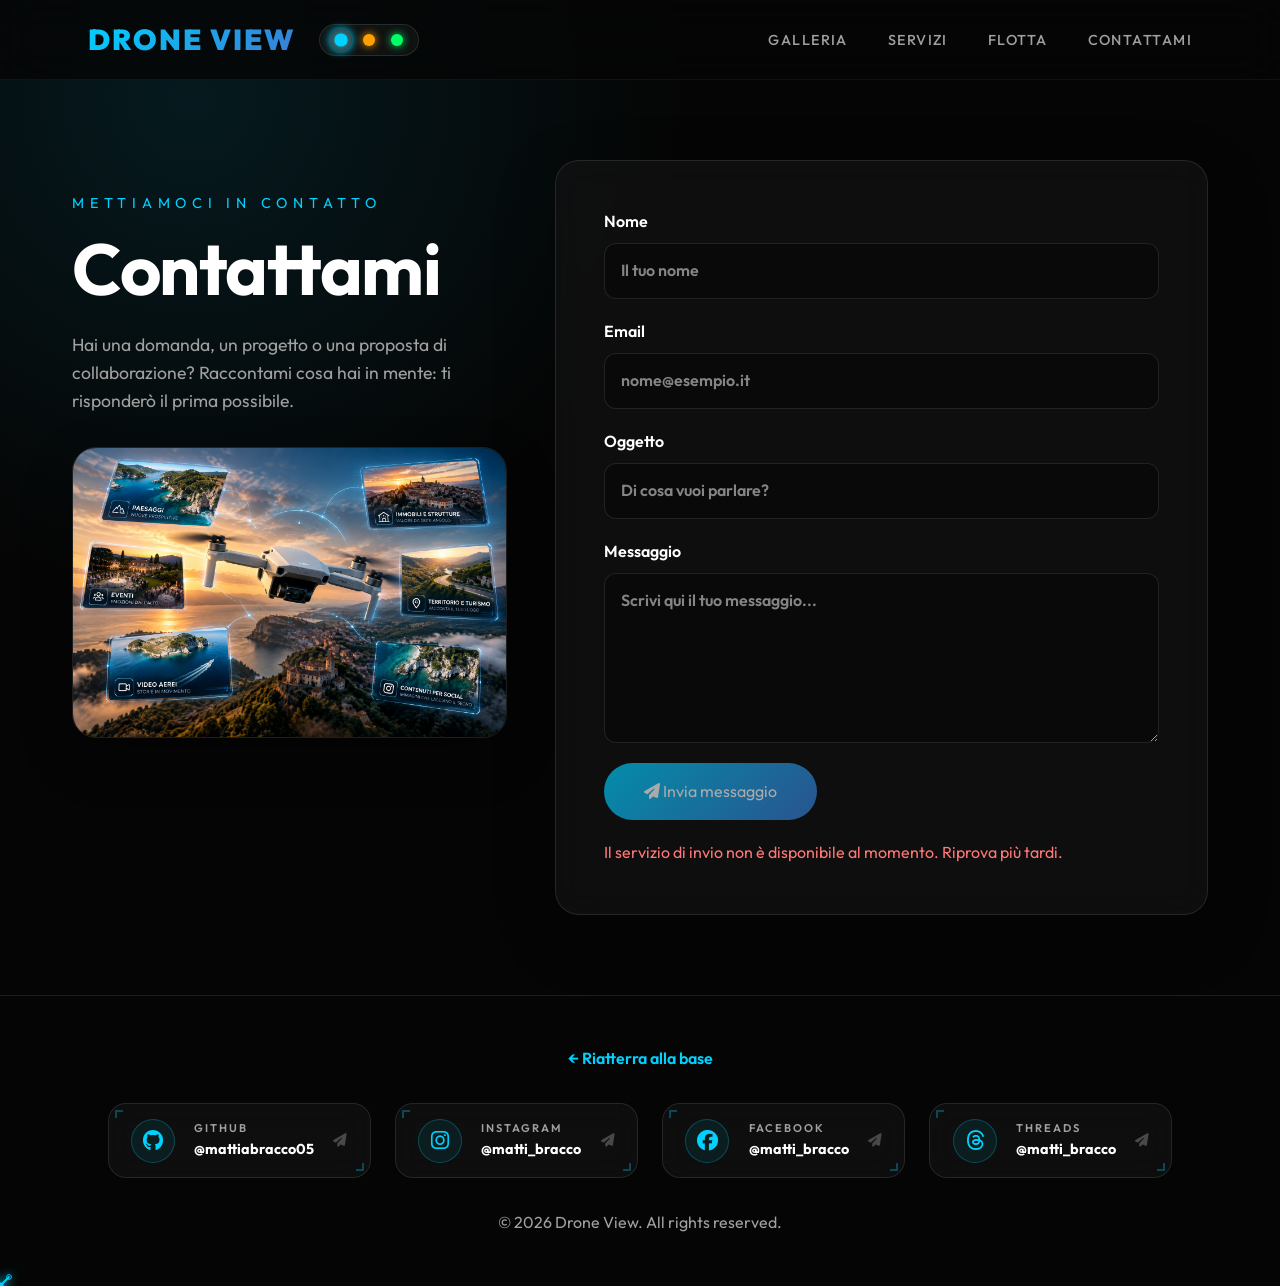
==== commit cb3ea5ef: "Add servizi.html Add servizi.html" ====
--- a/contatti.html
+++ b/contatti.html
@@ -40,6 +40,7 @@
                 </button>
                 <ul class="nav-links">
                     <li><a href="index.html#gallery">Galleria</a></li>
+                    <li><a href="servizi.html">Servizi</a></li>
                     <li><a href="pages/flotta.html">Flotta</a></li>
                     <li><a href="contatti.html" aria-current="page">Contattami</a></li>
                 </ul>
@@ -53,6 +54,9 @@
                 <span class="hero-tagline">Mettiamoci in contatto</span>
                 <h1>Contattami</h1>
                 <p>Hai una domanda, un progetto o una proposta di collaborazione? Raccontami cosa hai in mente: ti risponderò il prima possibile.</p>
+                <figure class="contact-visual">
+                    <img src="assets/images/DJI Servizi 2.png" alt="Drone in volo con esempi dei servizi aerei: paesaggi, eventi, immobili, video e contenuti social">
+                </figure>
             </header>
 
             <section class="contact-card" aria-label="Modulo di contatto">
--- a/css/style.css
+++ b/css/style.css
@@ -201,8 +201,8 @@
     position: fixed;
     pointer-events: none;
     z-index: 10001;
-    transform: translate(-50%, -50%);
-    transition: width 0.3s, height 0.3s, transform 0.1s ease-out;
+    transform: translate(-50%, -50%) rotate(var(--cursor-tilt, 0deg));
+    transition: width 0.3s, height 0.3s, transform 0.18s ease-out;
     display: flex;
     align-items: center;
     justify-content: center;
@@ -619,6 +619,99 @@
     object-fit: cover;
 }
 
+.home-feature-section-services {
+    padding-bottom: 2rem;
+}
+
+.home-feature-section-fleet {
+    padding-top: 0;
+}
+
+.services-hero {
+    min-height: 78vh;
+    display: flex;
+    align-items: center;
+    position: relative;
+    margin-top: var(--nav-height);
+    padding: 5rem 0;
+    background:
+        linear-gradient(90deg, rgba(5, 5, 5, 0.88), rgba(5, 5, 5, 0.3)),
+        url('../assets/images/DJI%20Servizi%201.png') center 40%/cover no-repeat;
+    background-color: #050505;
+}
+
+.services-hero-content {
+    position: relative;
+    z-index: 1;
+}
+
+.services-hero h1 {
+    font-size: clamp(3rem, 8vw, 6rem);
+    margin-bottom: 1rem;
+}
+
+.services-hero p {
+    max-width: 620px;
+    color: var(--text-secondary);
+    font-size: 1.25rem;
+    margin-bottom: 2rem;
+}
+
+.services-section {
+    background: radial-gradient(circle at 50% 0, rgba(0, 210, 255, 0.06), transparent 45%);
+}
+
+.services-intro {
+    color: var(--text-secondary);
+}
+
+.services-grid {
+    display: grid;
+    grid-template-columns: repeat(3, minmax(0, 1fr));
+    gap: 1.5rem;
+}
+
+.service-card {
+    padding: 2rem;
+    border: 1px solid var(--glass-border);
+    border-radius: 24px;
+    background: var(--card-bg);
+    backdrop-filter: blur(20px);
+    transition: var(--transition);
+}
+
+.service-card:hover {
+    transform: translateY(-6px);
+    border-color: var(--accent-color);
+}
+
+.service-icon {
+    display: inline-flex;
+    width: 3.5rem;
+    height: 3.5rem;
+    align-items: center;
+    justify-content: center;
+    margin-bottom: 1.5rem;
+    border-radius: 16px;
+    background: var(--glass);
+    color: var(--accent-color);
+    font-size: 1.5rem;
+}
+
+.service-card h3 {
+    margin-bottom: 0.75rem;
+    font-size: 1.35rem;
+}
+
+.service-card p {
+    color: var(--text-secondary);
+    line-height: 1.7;
+}
+
+.services-contact-section {
+    padding-top: 0;
+}
+
 /* Animations */
 @keyframes fadeInUp {
     from {
@@ -893,6 +986,20 @@
     max-width: 32rem;
 }
 
+.contact-visual {
+    margin-top: 2rem;
+    overflow: hidden;
+    border: 1px solid var(--glass-border);
+    border-radius: 24px;
+    box-shadow: 0 20px 50px rgba(0, 0, 0, 0.3);
+}
+
+.contact-visual img {
+    display: block;
+    width: 100%;
+    height: auto;
+}
+
 .contact-card {
     padding: clamp(1.5rem, 4vw, 3rem);
     border: 1px solid var(--glass-border);
@@ -985,6 +1092,11 @@
 
     .contact-intro p {
         margin: 0 auto;
+    }
+
+    .contact-visual {
+        max-width: 32rem;
+        margin: 2rem auto 0;
     }
 
     .contact-form .btn {
@@ -1238,6 +1350,29 @@
         order: 1;
         width: 100%;
         height: 250px;
+    }
+
+    .services-grid {
+        grid-template-columns: repeat(2, minmax(0, 1fr));
+    }
+}
+
+@media (max-width: 600px) {
+    .services-hero {
+        min-height: 65vh;
+        background-position: center 40%;
+    }
+
+    .services-hero p {
+        font-size: 1.1rem;
+    }
+
+    .services-grid {
+        grid-template-columns: 1fr;
+    }
+
+    .service-card {
+        padding: 1.5rem;
     }
 }
 
@@ -1609,10 +1744,11 @@
     position: absolute;
     left: 1rem;
     right: 1rem;
+    top: 1rem;
     bottom: 1rem;
     display: flex;
-    align-items: center;
-    justify-content: space-between;
+    align-items: flex-end;
+    justify-content: flex-end;
     gap: 1rem;
     z-index: 5;
     pointer-events: none;
@@ -1669,6 +1805,10 @@
 }
 
 .live-badge {
+    position: absolute;
+    top: 0;
+    left: 50%;
+    transform: translateX(-50%);
     display: inline-flex;
     align-items: center;
     gap: 0.5rem;
@@ -1755,6 +1895,43 @@
     border-radius: inherit;
     background: linear-gradient(90deg, var(--accent-color) 0%, #99f7ff 100%);
     box-shadow: 0 0 12px rgba(0, 210, 255, 0.7);
+}
+
+@media (max-width: 768px) {
+    .video-player-hud {
+        left: 0.65rem;
+        right: 0.65rem;
+        top: auto;
+        bottom: 0.65rem;
+        gap: 0.5rem;
+        justify-content: flex-end;
+    }
+
+    .live-badge {
+        display: none;
+        width: 1.5rem;
+        height: 1.5rem;
+        padding: 0;
+        justify-content: center;
+        gap: 0;
+        font-size: 0;
+        letter-spacing: 0;
+    }
+
+    .video-controls {
+        gap: 0.4rem;
+        padding: 0.35rem;
+    }
+
+    .video-progress {
+        display: none;
+    }
+
+    .video-toggle,
+    .video-fullscreen {
+        width: 2rem;
+        height: 2rem;
+    }
 }
 
 .map-container {
